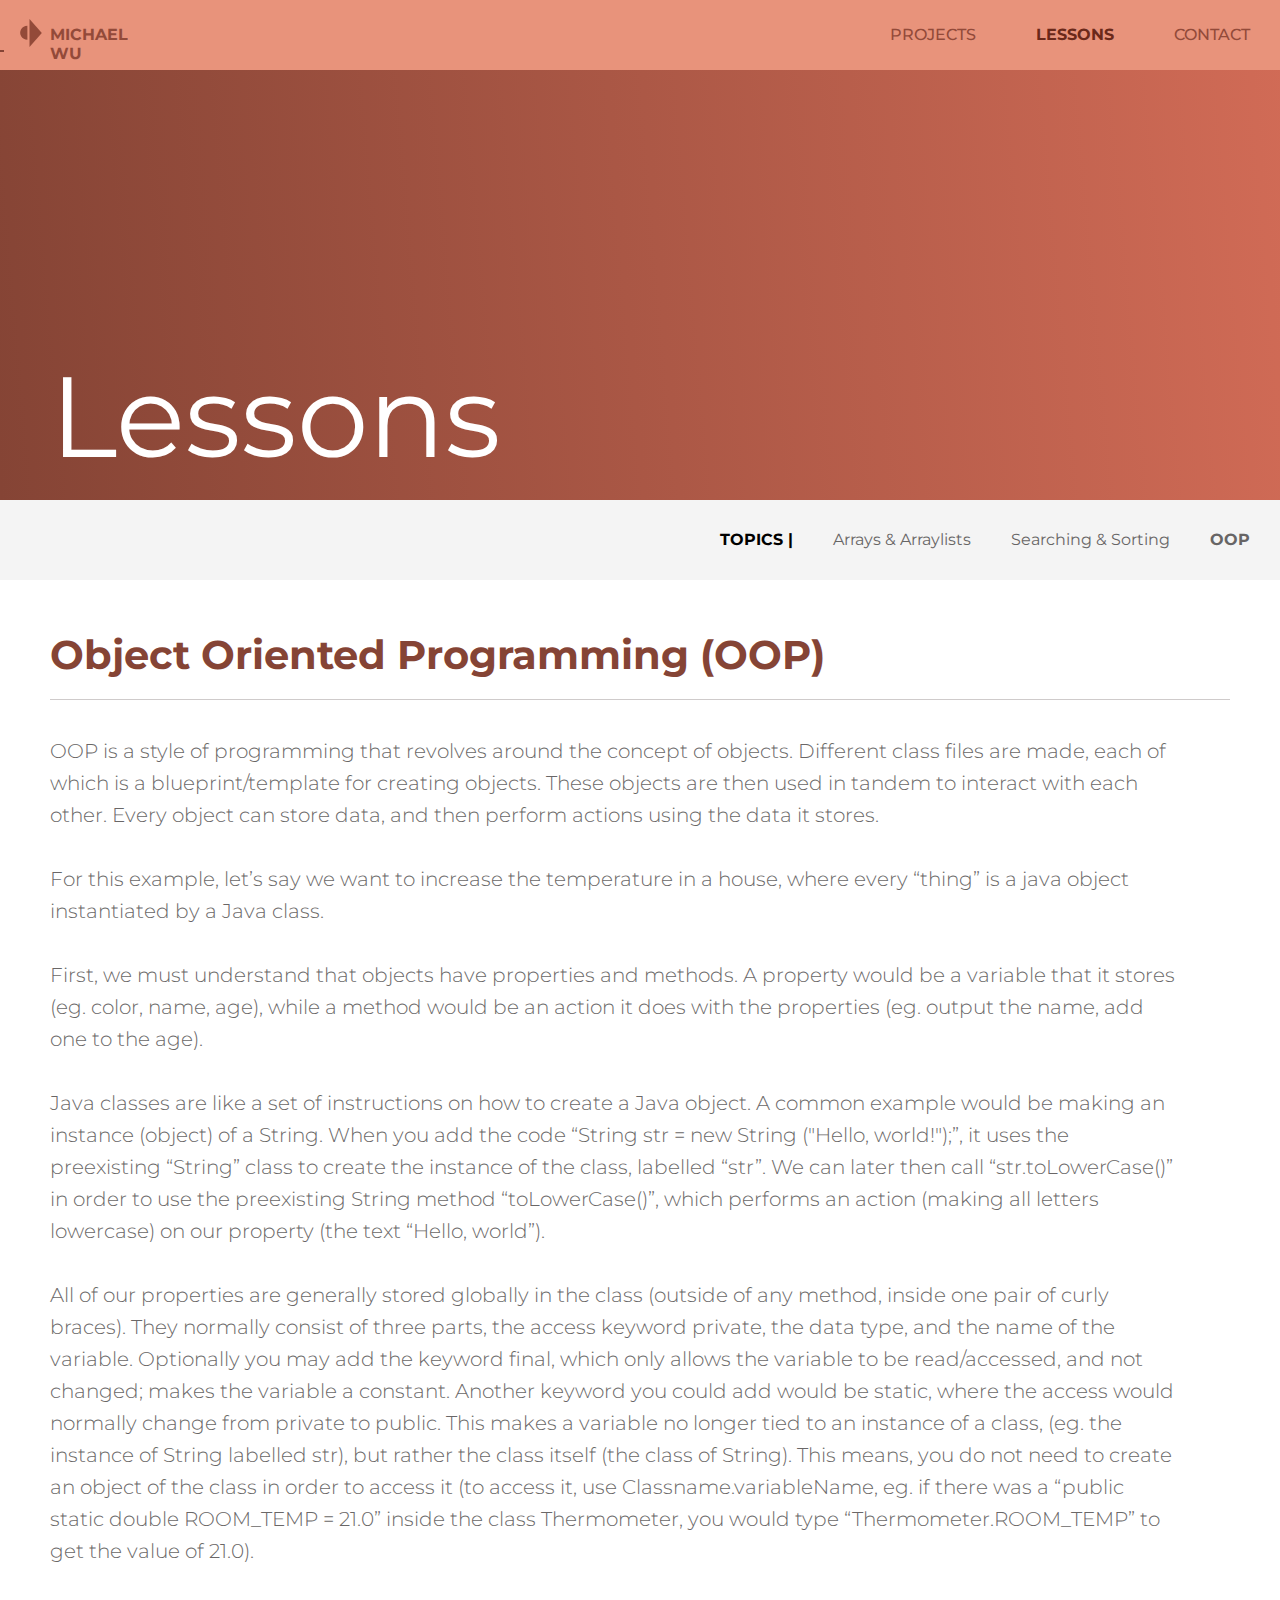
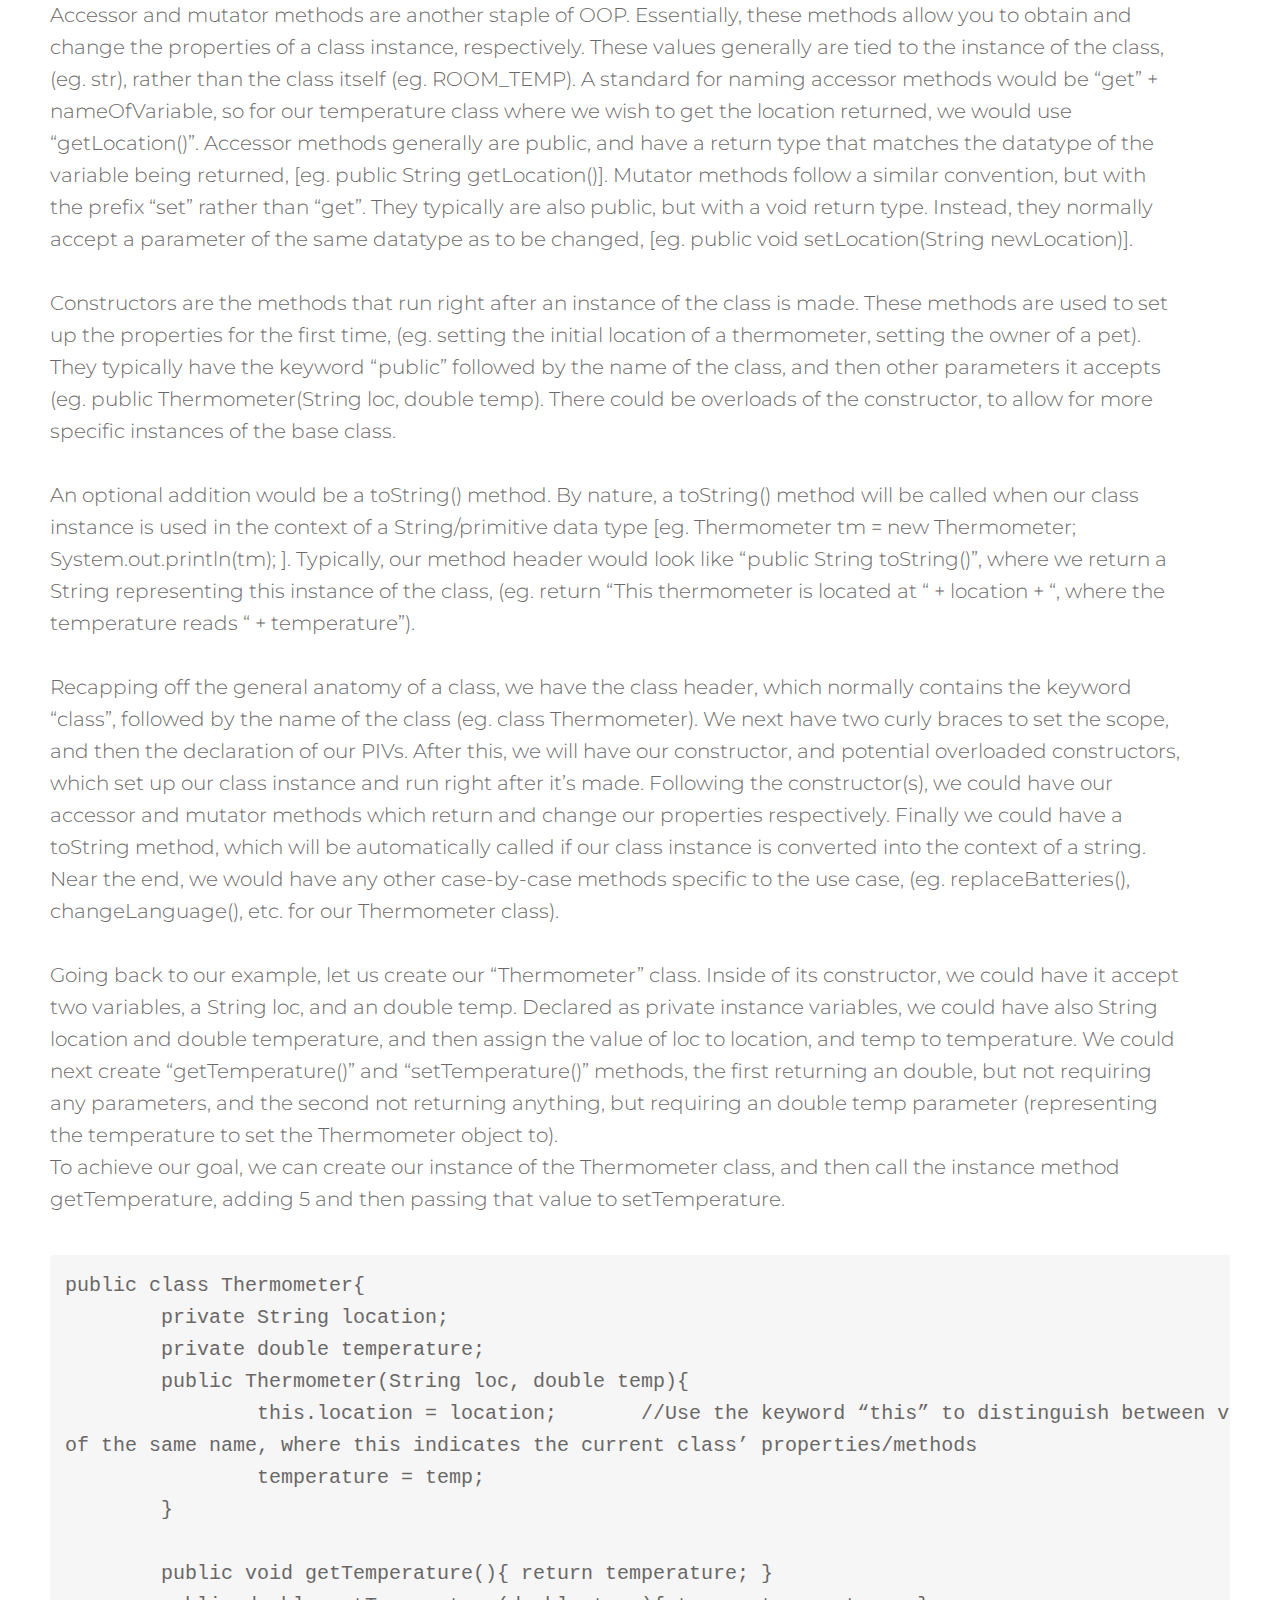
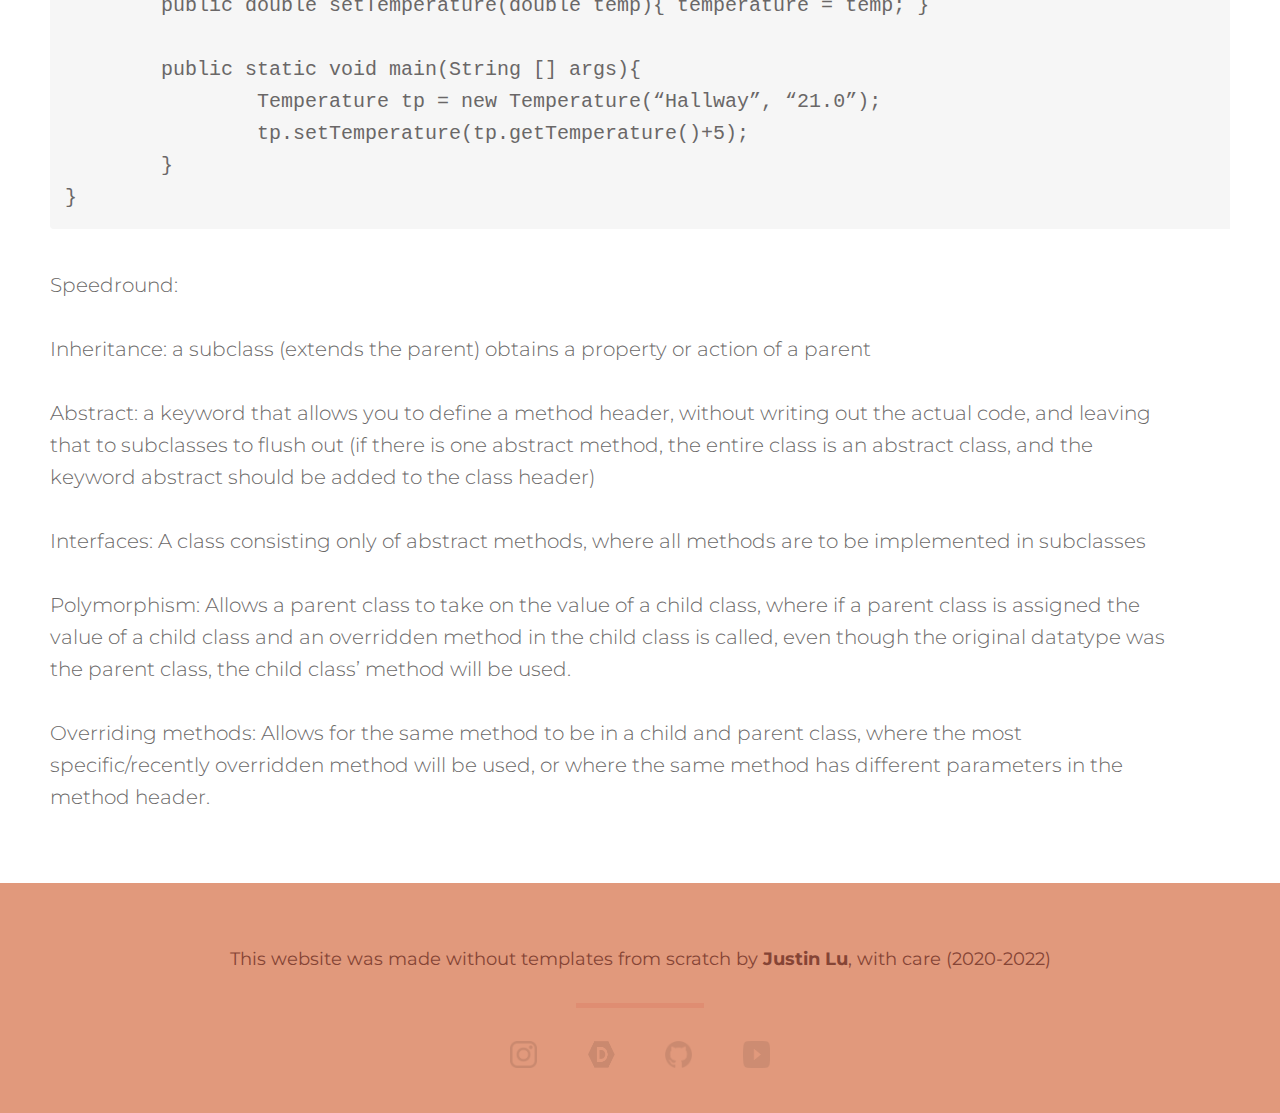
==== lessons.html @ 6975a877 "Add files via upload" ====
<html>
    <!DOCTYPE html>
    <head>
        <meta charset="utf-8">
        <meta name="viewport" content="width=device-width">
        <title>Justin Lu | lessons</title>
        <link rel="icon" type="image/ico"href="img/favicon.ico">
        <link href="base.css" rel="stylesheet" type="text/css">
        <link href="navbar.css" rel="stylesheet" type="text/css">
        <link href="lessons.css" rel="stylesheet" type="text/css">
    </head>
    <body onload="base();oop()">
        <div style="position:absolute;left:0px;top:0px;width:100%;height:70px"></div>    

        <div id="bar">
            <div id="navbar-bkg">
                <div id="navbar">
                    <a href="index.html"><div class="item-navbar" id="home-wrap">
                        <span class="home-name any-item">MICHAEL WU</span>
                        <img class="home-logo any-item" draggable="false" src="img/justinLuLogo-red.svg"/>
                    </div></a>
                    <a class="any-item item-navbar" href="contact.html">CONTACT</a>
                    <a class="any-item bold-navbar">LESSONS</a>
                    <a class="any-item item-navbar" href="projects.html">PROJECTS</a>
                </div>
            </div>
            <div id="slider"></div>
            <script src="slider.js"></script>
        </div>

        <div class="gradient-masthead">
            <p class="header-title">Lessons</p>
        </div>

        <div id="topic-select">
            <span class="topic-item any-topic topic-rightmost">OOP</span>
            <!-- <span class="topic-item any-topic">Recursion</span> -->
            <span class="topic-item any-topic">Searching & Sorting</span>
            <span class="topic-item any-topic">Arrays & Arraylists</span>

            <span class="topic-header any-topic">TOPICS |</span>
        </div>

        <span id="topic-name">Topic</span>
        </br>
        <hr>
        <div id="topic-para">
            <p class="top-line" id="topic-para1">Paragrama lorem ipsum dolor sit amet</p>
            <pre class="top-line" id="codep1"><code class="top-line" id="code1">Paragrama lorem ipsum dolor sit amet</code></pre>
            <p class="top-line" id="topic-para2">Paragrama lorem ipsum dolor sit amet</p>
            <pre class="top-line" id="codep2"><code class="top-line" id="code2">Paragrama lorem ipsum dolor sit amet</code></pre>
            <p class="top-line" id="topic-para3">Paragrama lorem ipsum dolor sit amet</p>
            <pre class="top-line" id="codep3"><code class="top-line" id="code3">Paragrama lorem ipsum dolor sit amet</code></pre>
            <p class="top-line" id="topic-para4">Paragrama lorem ipsum dolor sit amet</p>
            <pre class="top-line" id="codep4"><code class="top-line" id="code4">Paragrama lorem ipsum dolor sit amet</code></pre>
            <p class="top-line" id="topic-para5">Paragrama lorem ipsum dolor sit amet</p>
            <pre class="top-line" id="codep5"><code class="top-line" id="code5">Paragrama lorem ipsum dolor sit amet</code></pre>
            <p class="top-line" id="topic-para6">Paragrama lorem ipsum dolor sit amet</p>
            <pre class="top-line" id="codep6"><code class="top-line" id="code6">Paragrama lorem ipsum dolor sit amet</code></pre>
        </div>
        <script src="topics.js"></script>

        <div class="footer">
            <div class="footer-title-par"><p class="footer-title">This website was made without templates from scratch by <span style="font-weight: 700">Justin Lu</span>, with care (2020-2022)</p></div>
            <hr class="footer-bar">
            <div class="foooter-icon-par">
                <a class="footer-name" href="https://www.instagram.com/waba359/"><img class="footer-icon" src="img/insta-icon.png"></a>
                
                <a class="footer-name" href="https://www.devpost.com/skyflaren/"><img class="footer-icon" src="img/devpost-icon.png"></a>
                
                <a class="footer-name" href="https://www.github.com/skyflaren/"> <img class="footer-icon" src="img/github-icon.png"></a>
               
                <a class="footer-name" href="http://bit.ly/justinluyt"><img class="footer-icon" src="img/youtube-icon.png"></a>
                
            </div>
        </div>
    </body>
</html>
---- base.css ----
/* Made gradient using https://cssgradient.io */

@import url('https://fonts.googleapis.com/css?family=Raleway:300,400,400i,500,700,900&display=swap');
@import url('https://fonts.googleapis.com/css?family=Montserrat:300,400,400i,500,700,900&display=swap');
@import url('https://fonts.googleapis.com/css2?family=Roboto:wght@100;300;500;900&display=swap');

:root {
    /* dark grey */
    --gry1: #454242;
    /* text gray */
    --gry15: #5e5b5b;
    /* mid grey */
    --gry2: #cfcbcb;
    /*alternate mid grey, gry3 shadow*/
    --gry25: #ededed;
    /* light grey */
    --gry3: #f4f4f4;
    
    --red0: #6b291a;
    /* dark red */
    --red1: #854435;
    /* mid red */
    --red2: #cd5a42;
    /* light red */
    --red3: #e1997c;
    /*alternate mid red*/
    --red25: #db735e;
    /*paler than --red25*/
    --salmon: #e8937b;

    --navbartext: var(--red0);
}

* {
    font-family: 'Montserrat', sans-serif;
}

p{
    white-space: pre-wrap;
}

code{
    width: 100vw !important;
    white-space: pre-wrap;
    word-wrap: break-word;
}

.text{
    color: white;
}

body{
    margin: 0;
}

a{
    text-decoration: none;
}

span{
    text-decoration: none;
}

hr{
    margin: 0px 50px;
    height: 1px;
    border: none;
    background-color: var(--gry2);
}

.gradient-masthead{
    height: 500px;
    width: 100%;
    
    background: rgb(133,68,53);
    background: linear-gradient(85deg, rgba(133,68,53,1) 0%, rgba(209,107,86,1) 100%);
}

.header-title{
    font-family: 'Montserrat', sans-serif;
    padding: calc(370px + 6vh - 6vw) 0px 0px 50px;
    color: white;
    font-weight: 700px;
    font-size: calc(5vw + 50px);
}

.footer{
    height: 230px;
    width: 100%;
    background-color: var(--red3);
    display: flex;
    margin: auto;

    flex-direction: column;
    -webkit-box-orient: vertical;
    -ms-flex-direction: column;
}

.footer-title{
    margin-top: 25px;
    font-size: 18;
    color: var(--red1);
    text-align: center;
    padding: 0px 20px;
}

.footer-title-par{
    margin: 0px auto;
    padding-top: 40px;
}

.footer-bar{
    background-color: var(--red25);
    height: 0.5vh;
    width: 10vw;
    margin: 15px auto 0px;
    opacity: 0.3;
}

.foooter-icon-par{
    margin-top: 15px;
    display: flex;
    
    flex-direction: row;
    -webkit-box-orient: horizontal;
    -ms-flex-direction: row;
	justify-content:center;
}

.footer-icon{
    height: 3vh;
    width: 3vh;
    opacity: 0.2;
    margin: 2vh calc(0.25vh + 0.25vw);
}

.footer-icon:hover{
    opacity: 0.3;
    cursor: pointer;
}

.footer-name{
    display:inline-block;

    font-size: 15px;
    font-weight: 400;
    text-decoration: none;
    color: var(--gry1);
    margin: 0px 20px;

    opacity: 0.5;
}

.footer-name:hover{
    text-decoration: none;
    color: var(--red0);
    opacity: 0.8;
}
---- navbar.css ----
#navbar{
    font-family: 'Montserrat', sans-serif;
    width: 100%;
    height: 70px;
    
    display: flex;
    -webkit-flex-direction: row-reverse;
    flex-direction: row-reverse;
    color: var(--red0);
}

#navbar-bkg{
    position: absolute;
    left: 0px;
    top: 0px;
    height: 70px;
    width: 100%;
    background-color: var(--salmon);
}

.item-navbar{
    opacity: 0.68;
}

.item-navbar:hover{
    opacity: 1.2;
    cursor:pointer;
}

.any-item{
    font-weight: 500;
    color: var(--navbartext);
    padding: 25px 0px 0px;
    margin: 0px 30px;
    
    text-decoration: none;
    position: relative;
    display: inline-block;
}

.bold-navbar{
    font-weight: 700;
    cursor: default;
}

#home-wrap .home-logo{
    left: 0px !important;
}

.home-logo{
    order:1;
    height: 28px;
    margin: 0px;
    position: absolute;
    left: 20px;
    top: -6px;
}
.home-name{
    order:1;
    height: 28px;
    margin: 0px;
    position: absolute;
    margin-left: 30px;

    font-weight: 700;
    color: var(--navbartext);
}

#home-wrap{
    position: absolute;
    left: 0px;
    top: 0px;
    height: 70px;
    width: 117px;
    left: 20px;
}

#slider {
    top: 50px;
	width:6px;
	height:2px;
	position:absolute;
	background-color: var(--red1);
	display: none;
}

#bar {
	float:right;
    background-color: #db735e;
}
---- lessons.css ----
#topic-select{
    font-family: 'Roboto', sans-serif;
    width: 100%;
    height: 80px;

    display: flex;
    -webkit-flex-direction: row-reverse;
    flex-direction: row-reverse;
    background-color: var(--gry3);
}

.topic-item{
    font-weight: 400;
    opacity: 0.8;
}

.topic-item{
    color: var(--gry1);
    cursor: pointer;
    background-color: var(--gry3);

    transition: background-color 0.3s, color 0.3s;
    -webkit-transition: background-color 0.3s, color 0.3s;
}

.topic-item:hover{
    background-color: var(--gry2);
    color: black;
}

.topic-header{
    font-weight: 700;
    padding: 0px 15px;
}

.any-topic{
    margin: 15px 5px 15px;
    padding: 15px 15px 0px;
    
    text-decoration: none;
    position: relative;
    display: inline-block;
    border-radius: 0.25rem;
}

.topic-rightmost{
    margin-right: 15px;
    font-weight: 700;
}

#topic-name{
    font-family: 'Montserrat', sans-serif;
    font-weight: 700;
    font-size: 40;
    color: var(--red1);

    display: inline-block;
    padding: 50px 50px 20px 50px;
}

#topic-para{
    font-family: 'Roboto', sans-serif;
    font-weight: 300;
    font-size: 20;
    color: var(--gry1);
    opacity: 0.8;
    
    display: inline-block;
    margin: 15px 0px 50px 0px;
    padding: 0px 50px;
    line-height: 1.6;

    overflow: hidden;
    position: relative;
    width: calc(100vw - 150px);
    overflow-wrap: break-word;
}

pre{
    background-color: var(--gry3);
    border-radius: 0.25rem;
    padding: 15px;
    margin: 20px 0px;
    overflow-wrap: break-word;
}

code{
    font-family: monospace;
    overflow-wrap: break-word;
}
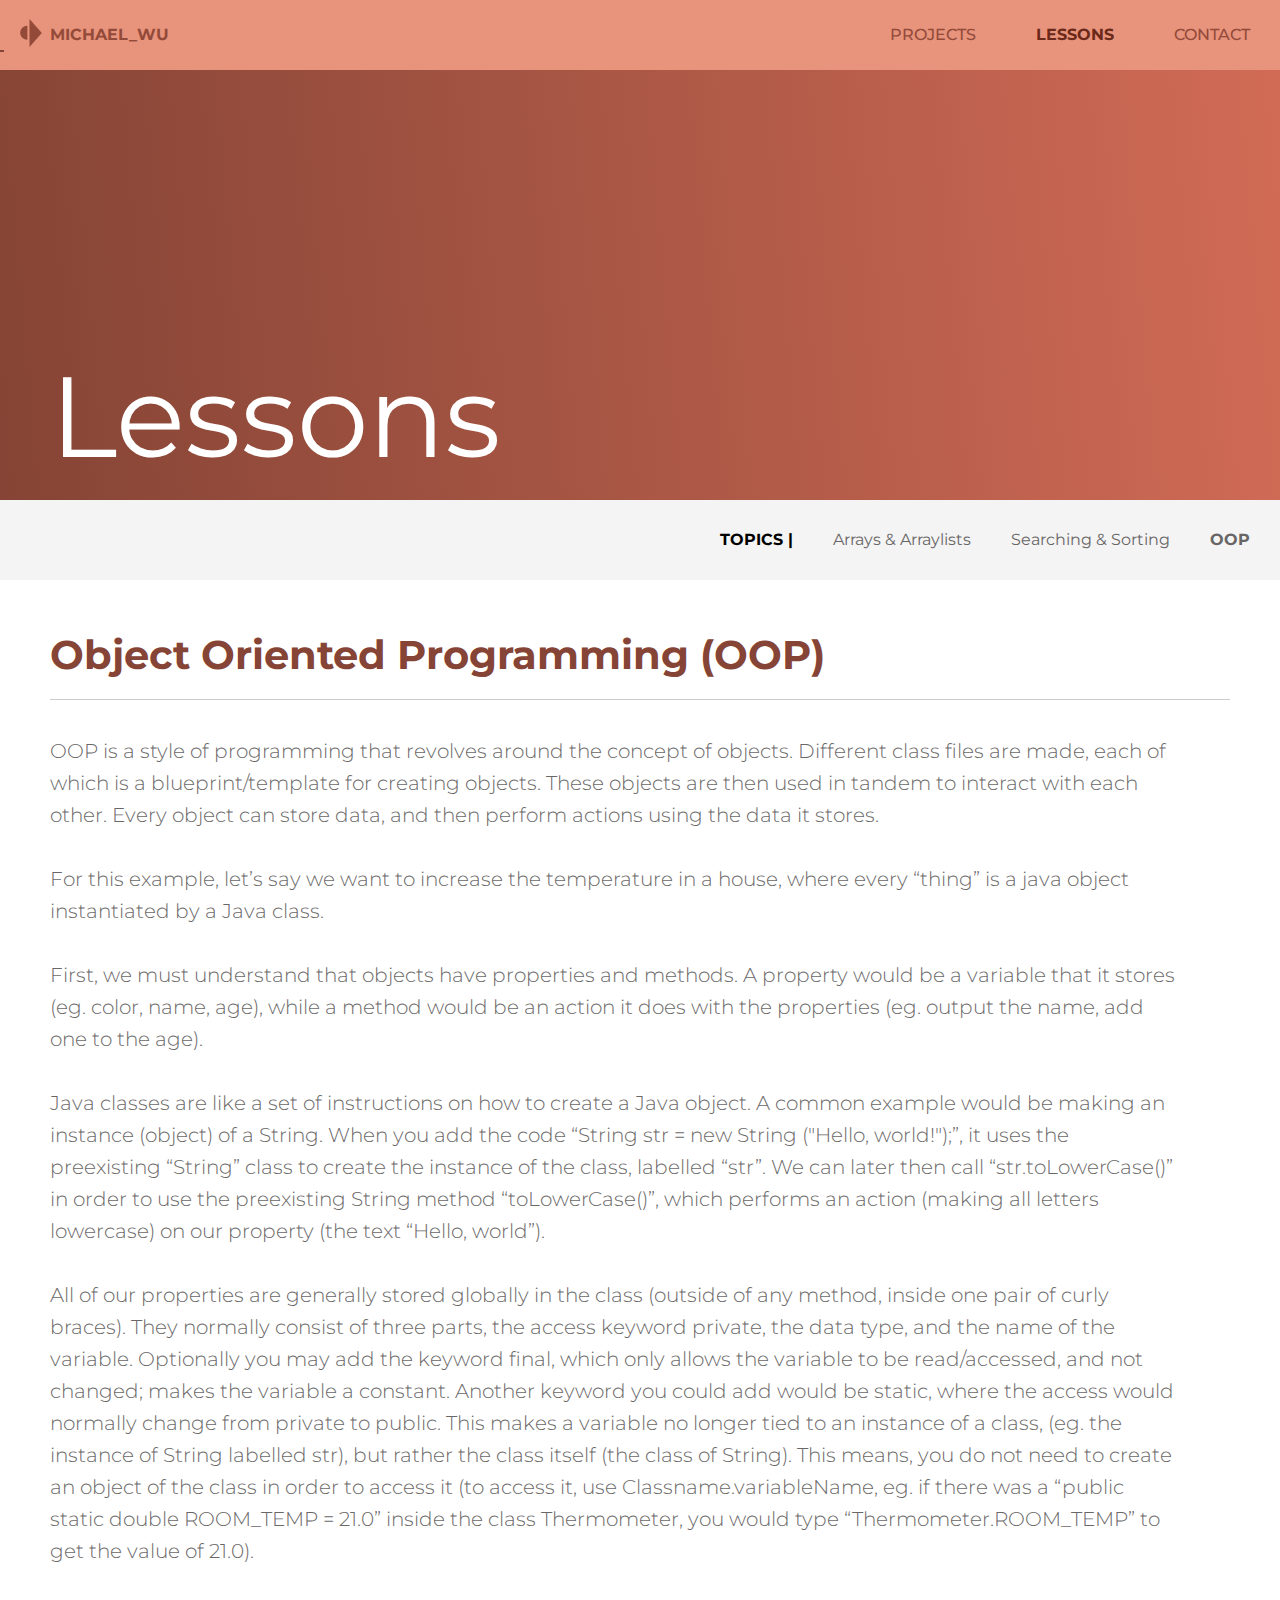
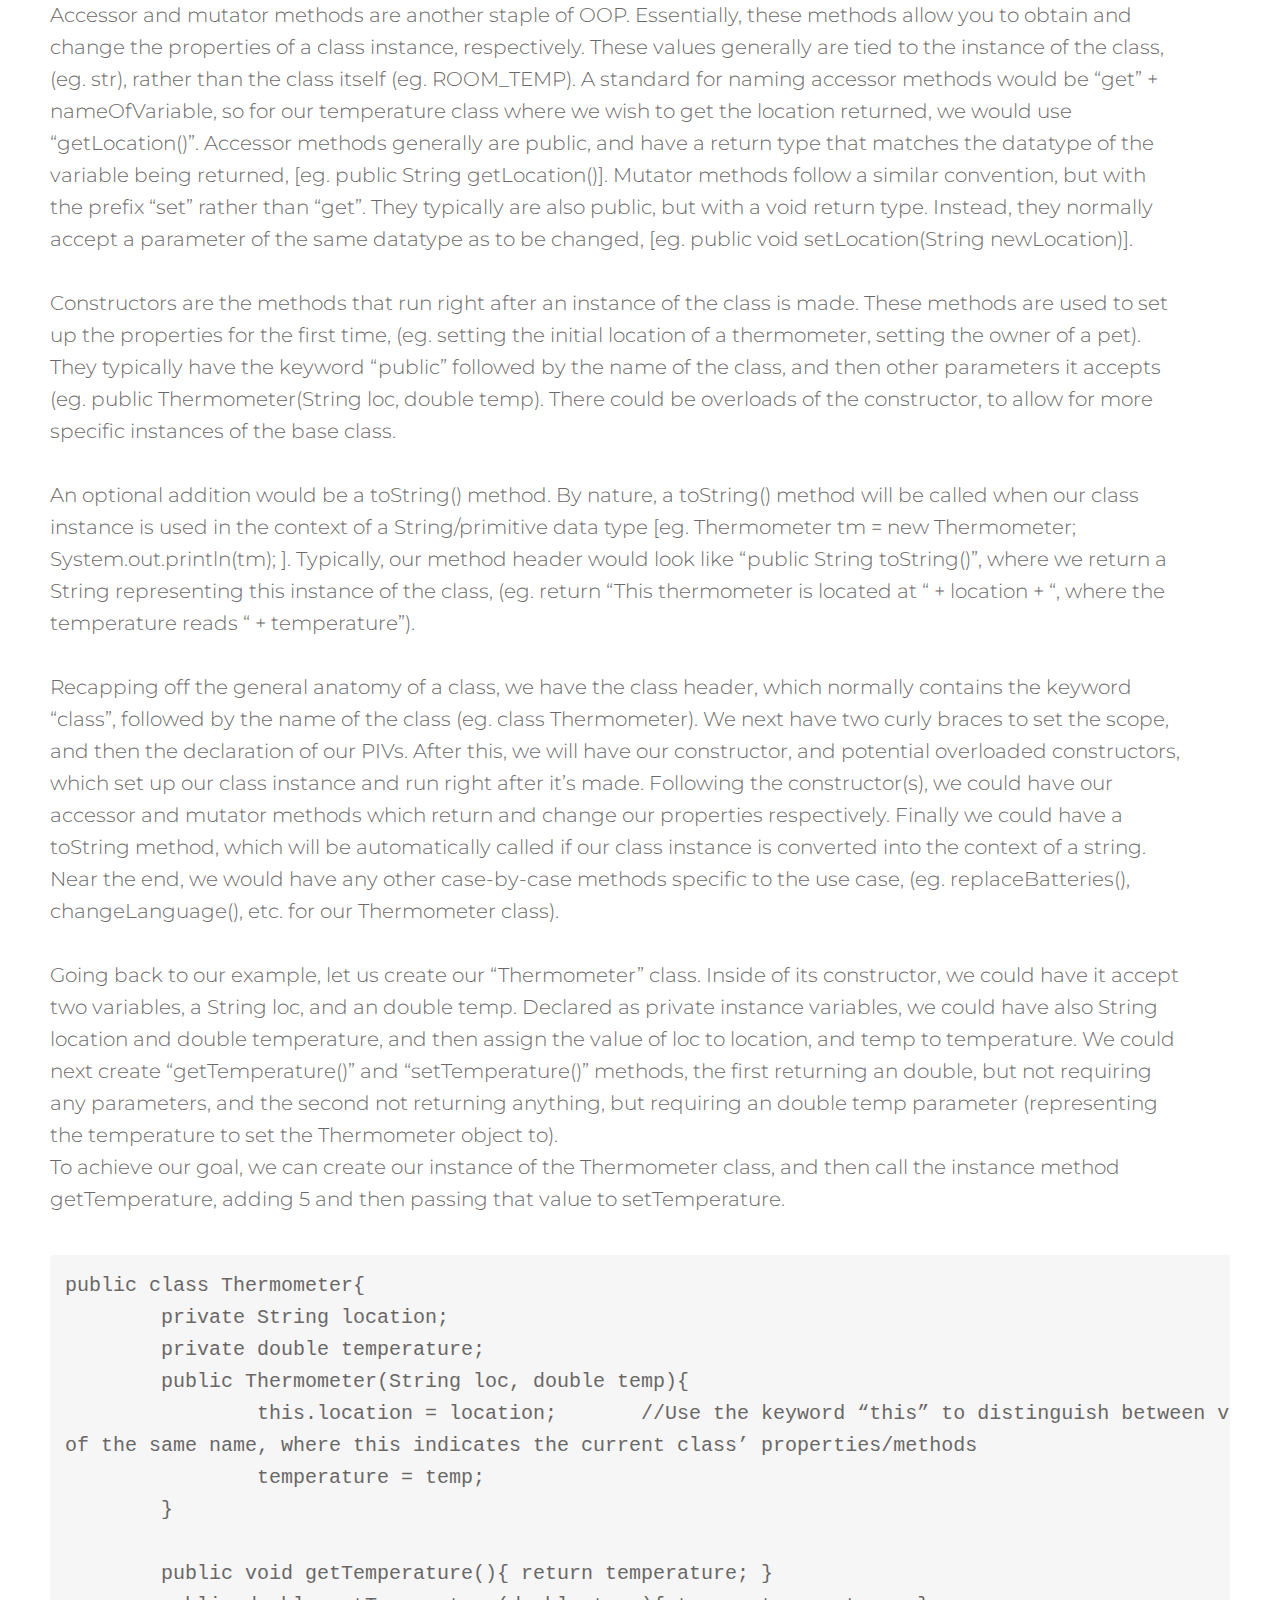
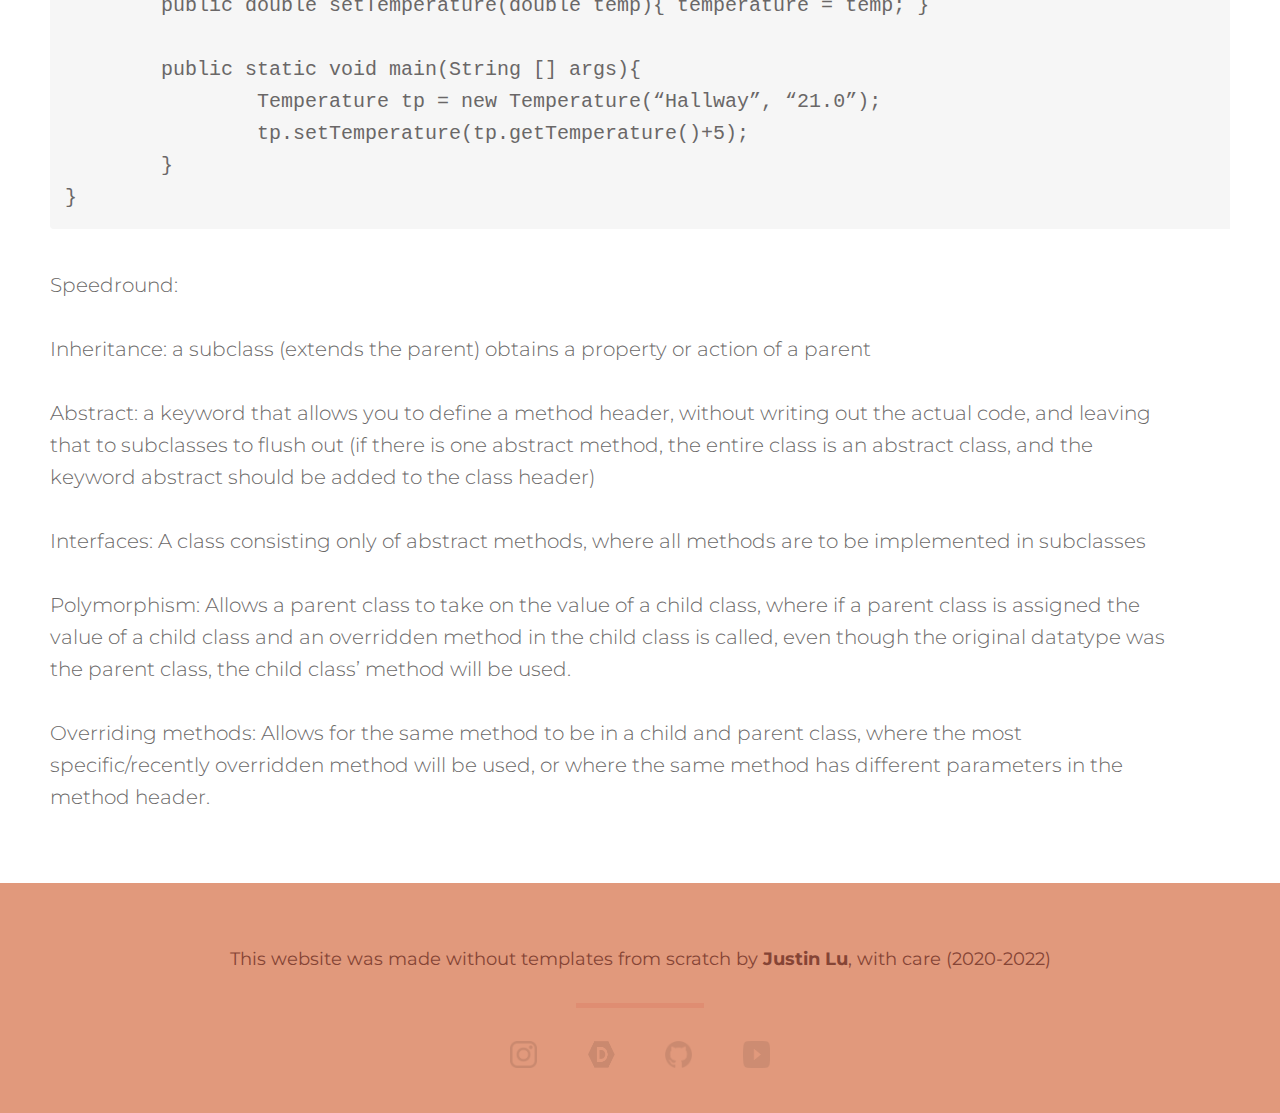
==== commit e9dacd66: "Update lessons.html" ====
--- a/lessons.html
+++ b/lessons.html
@@ -16,7 +16,7 @@
             <div id="navbar-bkg">
                 <div id="navbar">
                     <a href="index.html"><div class="item-navbar" id="home-wrap">
-                        <span class="home-name any-item">MICHAEL WU</span>
+                        <span class="home-name any-item">MICHAEL_WU</span>
                         <img class="home-logo any-item" draggable="false" src="img/justinLuLogo-red.svg"/>
                     </div></a>
                     <a class="any-item item-navbar" href="contact.html">CONTACT</a>
